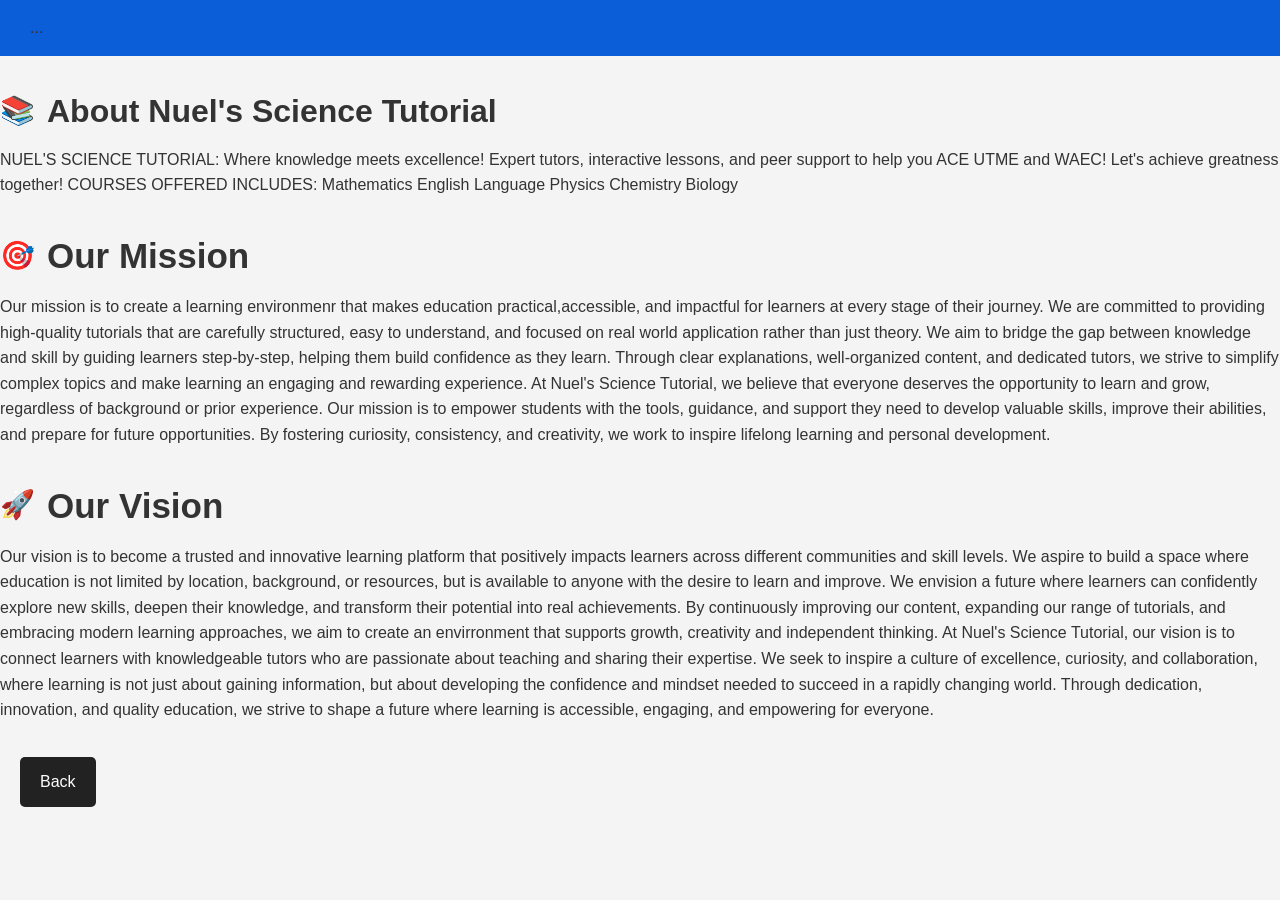
==== about.html @ d802f516 "Frotend Website" ====
<!DOCTYPE html>
<html>
<head>
    <title>About Us | NUEL'S SCIENCE TUTORIAL</title>
    <link rel="stylesheet"
href="style.css">
</head>

</body>

<!-- Navigation-->
<nav class="navbar">
  ...
  </nav>

<!-- About Content-->
<div class="info-block">
  <div class="info-title">
    <span class="icon">📚</span>
    <h1>About Nuel's Science Tutorial</h1>
    </div>
    <p>NUEL'S SCIENCE TUTORIAL: Where knowledge meets excellence! Expert tutors, interactive lessons,
        and peer support to help you ACE UTME and WAEC! Let's achieve greatness together!
    COURSES OFFERED INCLUDES: 
    Mathematics
    English Language
    Physics
    Chemistry
    Biology  
    </p>
    </div>

    <!-- Our Mission -->
    <div class="info-block">
      <div class="info-title">
        <span class="icon">🎯</span>
        <h2>Our Mission</h2>
      </div>
      <p>
        Our mission is to create a learning environmenr that makes education practical,accessible, and impactful for learners
        at every stage of their journey. We are committed to providing high-quality tutorials that are carefully structured,
        easy to understand, and focused on real world application rather than just theory.

        We aim to bridge the gap between knowledge and skill by guiding learners step-by-step, helping them build confidence
        as they learn. Through clear explanations, well-organized content, and dedicated tutors, we strive to simplify
        complex topics and make learning an engaging and rewarding experience.
        
        At Nuel's Science Tutorial, we believe that everyone deserves the opportunity to learn and grow, regardless of 
        background or prior experience. Our mission is to empower students with the tools, guidance, and support they need 
        to develop valuable skills, improve their abilities, and prepare for future opportunities. By fostering curiosity,
        consistency, and creativity, we work to inspire lifelong learning and personal development.
      </p>
    </div>

    <!-- Vision -->
    <div class="info-block">
      <div class="info-title">
        <span class="icon">🚀</span>
        <h2>Our Vision</h2>
      </div>
      <p>
        Our vision is to become a trusted and innovative learning platform that positively impacts learners across different
        communities and skill levels. We aspire to build a space where education is not limited by location, background,
        or resources, but is available to anyone with the desire to learn and improve.

        We envision a future where learners can confidently explore new skills, deepen their knowledge, and transform their
        potential into real achievements. By continuously improving our content, expanding our range of tutorials, and
        embracing modern learning approaches, we aim to create an envirronment that supports growth, creativity and 
        independent thinking.

        At Nuel's Science Tutorial, our vision is to connect learners with knowledgeable tutors who are passionate about
        teaching and sharing their expertise. We seek to inspire a culture of excellence, curiosity, and collaboration,
        where learning is not just about gaining information, but about developing the confidence and mindset needed to
        succeed in a rapidly changing world. Through dedication, innovation, and quality education, we strive to shape a 
        future where learning is accessible, engaging, and empowering for everyone.
      </p>
    </div>

    <a href="index.html" class="back-btn"> Back</a>

<!-- Javascript -->
<script src="script.js"></script>

</body>
</html>
---- style.css ----
/* ====== Global Styles ====== */
body {
    font-family: Arial, Helvetica, sans-serif;
    margin: 0;
    padding: 0;
    background-color: #f5f4f5;
    color: #333;
    line-height: 1.6;
}

h1, h2, h3 {
    margin: 0.5em 0;
}

p, ul, small {
    margin: 0.3em 0;
}

/* ====== Header ====== */
header {
    background-color: #1e3a8a; /* deep blue */
    color: #fff;
    text-align: center;
    padding: 40px 20px;
}

.logo-flyer img {
    display: block;
    width: 150px;
    height: auto;
    margin: 20px auto;
}


h1 {
    font-size: 2rem;
    margin: 0;
}

header p {
    font-size: 1.2em;
}

/* ====== Sections ====== */
section {
    background-color: #fff;
    margin: 20px auto;
    padding: 30px 20px;
    border-radius: 8px;
    max-width: 1000px;
    box-shadow: 0 2px 8px rgba(0,0,0,0,1);
}

/* ====== Section Titles ====== */
section h2 {
    color: #1e3a8a;
    text-align: center;
    margin-bottom: 20px;
}

/* ====== Courses List ====== */
#courses ul {
    list-style-type: disc;
    padding-left: 40px;
}

#courses li {
    font-size: 1.1em;
    margin-bottom: 8px;
}

/* ====== Tutors ====== */
#tutors {
    display: flex;
    flex-wrap: wrap;
    justify-content: center;
    gap: 20px;
}
.tutor-card {
    background-color: #f0f0f0;
    padding: 15px;
    border-radius: 8px;
    text-align: center;
    transition: transform 0.3s ease;
}

.tutor-card:hover {
    transform: translateY(-5px);
}

.tutor-img {
    width: 200px;
    height: 200px;
    object-fit: cover;
    object-position: center;
    border-radius: 10px;
    margin: 10px;
}

.tutor p {
    font-size: 24px;
    font-weight: 800;
    line-height: 1.7;
}

/* ====== CContact ====== */
#contact p {
    text-align: center;
    font-size: 1.1em;
    margin: 5px 0;
}

/* ====== Responsive ====== */
@media (max-width: 768px) {
    .tutor-card img {
        height: 180px;
    }

    section {
        margin: 15px 10px;
        padding: 20px 15px;
    }
}

/* ====== Navigation Bar ====== */
nav {
    background-color: #1e3a8a;
    padding: 15px 0;
    top: 0;
    z-index: 1000;
}

nav ul {
    display: flex;
    justify-content: center;
    list-style: none;
    margin: 0;
    padding: 0;
}

nav ul li {
    margin: 0 20px;
}

nav ul li a {
    color: #fff;
    text-decoration: none;
    font-weight: bold;
    font-size: 1.1em;
    transition: color 0.3s ease;
}

nav ul li a:hover {
    color: #fbbf24; /*gold highlight on hover */
}

/* ====== Smooth Scrolling ====== */
html {
    scroll-behavior: smooth;
}

nav ul li a.active {
    color: #fbbf24; /* Gold color for active session */
}

/* ====== Scroll-to-top button ====== */
#scrollTopBtn {
    position: fixed;
    bottom: 30px;
    right: 30px;
    padding: 10px 15px;
    font-size: 18px;
    display: none;
    background-color: #1e3a8a;
    color: #fff;
    border: none;
    border-radius: 50%;
    cursor: pointer;
    z-index: 1000;
}

#scrollTopBtn:hover {
    background-color: #fbbf24;
    color: #1e3a8a;
}

/* ====== NAVBAR ====== */
.navbar {
     display: flex;
     justify-content: space-between;
     align-items: center;
     background: #0b5ed7;
     padding: 15px 30px;
}

.nav-logo {
    display: flex;
    align-items: center;
    gap: 10px;
    color: white;
    font-weight: bold;
}

.nav-logo img {
    height: 40px;
    width: auto;
}

.nav-links a {
    color: #f0f0f0;
    margin-left: 20px;
    text-decoration: none;
}

.nav-links a.active {
    border-bottom: 2px solid white;
}

/* ====== HERO ====== */
.hero {
    text-align: center;
    padding: 60px 20px;
}

/* ====== CARDS ====== */
.card-grid,
.home-cards {
    display: grid;
    grid-template-columns: repeat(auto-fit, minmax(220px, 1fr));
    gap: 20px;
    padding: 30px;
}

.card {
    background: white;
    padding: 20px;
    border-radius: 10px;
    text-decoration: none;
    color: black;
    box-shadow: 0 4px 10px rgba(0,0,0,0.1);
    transition: transform 0.2s;
}

.card:hover {
    transform: translateY(-5px);
}

.card img {
    width: 100%;
    border-radius: 8px;
}

/* ====== BACK BUTTON ====== */
.back-btn {
    margin: 20px;
    padding: 10px 15px;
    border: none;
    background: #0b5ed7;
    color: white;
    border-radius: 6px;
    cursor: pointer;
}

/* ====== PROFILE ====== */
.profile-img {
    width: 250px;
    display: block;
    margin: 20px auto;
}

/* ====== HOMEPAGE ======*/
.home {
    padding: 40px;
}

.home h1 {
    font-size: 36px;
    margin-bottom: 10px;
}

.home p {
    font-size: 18px;
}

.info-block {
    margin-top: 30px;
}

.info-title {
    display: flex;
    align-items: center;
    gap: 12px;
}

.info-title h2 {
    margin: 0;
    font-size: 35px;
}

.icon {
    font-size: 28px;
}

.info-block p {
    margin-top: 10px;
    line-height: 1.6;
    font-size: 16px;
}

.welcome-buttons {
    margin-top: 25px;
    display: flex;
    flex-direction: column;
    gap: 15px;
    max-width: 300px;
}

.whatsapp-btn {
    background-color: #25D366;
    color: white;
    padding: 14px;
    border-radius: 8px;
    text-decoration: none;
    font-weight: bold;
    text-align: center;
}

.whatsapp-btn:hover {
    background-color: #1ebe5d;
}

.primary-btn {
    background-color: #333;
    color: white;
    padding: 14px;
    border-radius: 8px;
    text-decoration: none;
    font-weight: bold;
    text-align: center;
}

.primary-btn:hover {
    background-color: #000;
}

/* ====== Footer ======*/
.site-footer {
    background-color: #222;
    color: #fff;
    padding: 30px 20px;
    font-size: 14px;
    margin-top: 50px;
}

.footer-container {
    display: flex;
    flex-wrap: wrap;
    justify-content: space-between;
    max-width: 1000px;
    margin: auto;
    align-items: center;
}

.footer-left, .footer-center, .footer-right {
    flex: 1;
    min-width: 200px;
    margin: 10px 0;
}

.footer-left p {
    margin: 5px 0;
}

.footer-center a, .footer-right a {
    color: #25D366;
    text-decoration: none;
    margin: 0 8px;
    font-weight: bold;
}

.footer-center a:hover, .footer-right a:hover {
    text-decoration: underline;
}

/* Align center for small screens */
@media (max-width: 768px) {
    .footer-container {
        flex-direction: column;
        text-align: center;
    }

    .footer-center a, .footer-right a {
    display: inline-block;
    margin: 5px 10px;
    }
}

/* ====== Page Container for content ====== */
.page-content {
    max-width: 900px;
    margin: 50px auto; /* centers for the content */
    padding: 0 20px;
    font-family: Arial, Helvetica, sans-serif;
    line-height: 1.6;
    color: #333;
}

/* Headings */
.page-content h1 {
    color: #25D366;
    margin-bottom: 20px;
    font-size: 16px;
}

/* Paragraphs */
.page-content p {
    margin-bottom: 15px;
    font-size: 16px;
}

/* Lists */
.page-content ul {
    list-style-type: disc;
    padding-left: 30px;
    margin-bottom: 20px;
}

/* Lists inside content */
.page-content a {
    color: #25D366;
    text-decoration: none;
}

.page-content a:hover {
    text-decoration: underline;
}

/* Back Button */
.back-btn {
    display: inline-block;
    margin-top: 30px;
    padding: 12px 20px;
    background-color: #222;
    color: #ffffff;
    text-decoration: none;
    font-size: 16px;
    border-radius: 5px;
    transition: background-color 0.3s ease, transform 0.2s ease;
}

.back-btn:hover {
    background-color: #1ebe5d;
    transform: translateY(-2px);
}

.back-btn:active {
    transform: translateY(0);
}

/* Responsive adjustments */
@media (max-width: 768px) {
    .page-content {
        padding: 0 15px;
    }
}



.lightning-text {
    font-size: 3rem;
    font-weight: bold;
    text-align: center;
    color: #e6f0ff;
    letter-spacing: 2px;
    text-shadow: 
      0 0 5px #0a2cff,
      0 0 10px #0a2cff,
      0 0 20px #0051ff,
      0 0 40px #003cff;
    animation: flicker 2.5s infinite alternate;
}


   

@keyframes flicker {
  0% {
    text-shadow: 
      0 0 3px #0a2cff,
      0 0 6px #0a2cff,
      0 0 12px#0051ff;
  }
  100% {
    text-shadow: 
      0 0 6px #0a2cff,
      0 0 15px #0051ff,
      0 0 30px #003cff;
  }
}


@media screen and (max-width:768px) {
    .tutor p {
        font-size: 24px;
        font-weight: 800;
        line-height: 1.8;
    }
}

/* Services */
.services {
    text-align: center;
    padding: 50px 20px;
    background: linear-gradient(135deg, #ffffff, #e6f0ff);
    border-radius: 15px;
    margin: 20px auto;
    max-width: 1000px;
}

.services h2 {
    color: #003cff;
    font-size: 2rem;
    margin-bottom: 25px;
}

.service-cards {
    display: flex;
    flex-wrap: wrap;
    justify-content: center;
    gap: 20px;
}

.service-cards.card {
    background: #ffffff;
    border: 2px solid #003cff;
    color: #003cff;
    font-weight: bold;
    padding: 20px 30px;
    border-radius: 12px;
    min-width: 150px;
    box-shadow: 0 4px 10px rgba(0, 60, 255, 0.2);
    transition: box-shadow 0.3s;
    cursor: default;
}

.service-cards.card:hover {
    transform: none;
    box-shadow: 0 4px 10px rgba(0, 60, 255, 0.25);
}

@media screen and (max-width: 768px) {
    .service-cards {
        flex-direction: column;
        align-items: center;
    }
}

.service-cards.card {
    width: 80%;
}

.stats {
    text-align: center;
    padding: 50px 20px;
}

.stats-cards {
    display: flex;
    flex-wrap: wrap;
    justify-content: center;
    gap: 20px;
    margin-top: 25px;
}

.stat-card {
    background: #e6f0ff;
    color: #003cff;
    padding: 20px;
    border-radius: 12px;
    width: 150px;
}

.stat-card h3 {
    font-size: 2rem;
    margin-bottom: 5px;
}
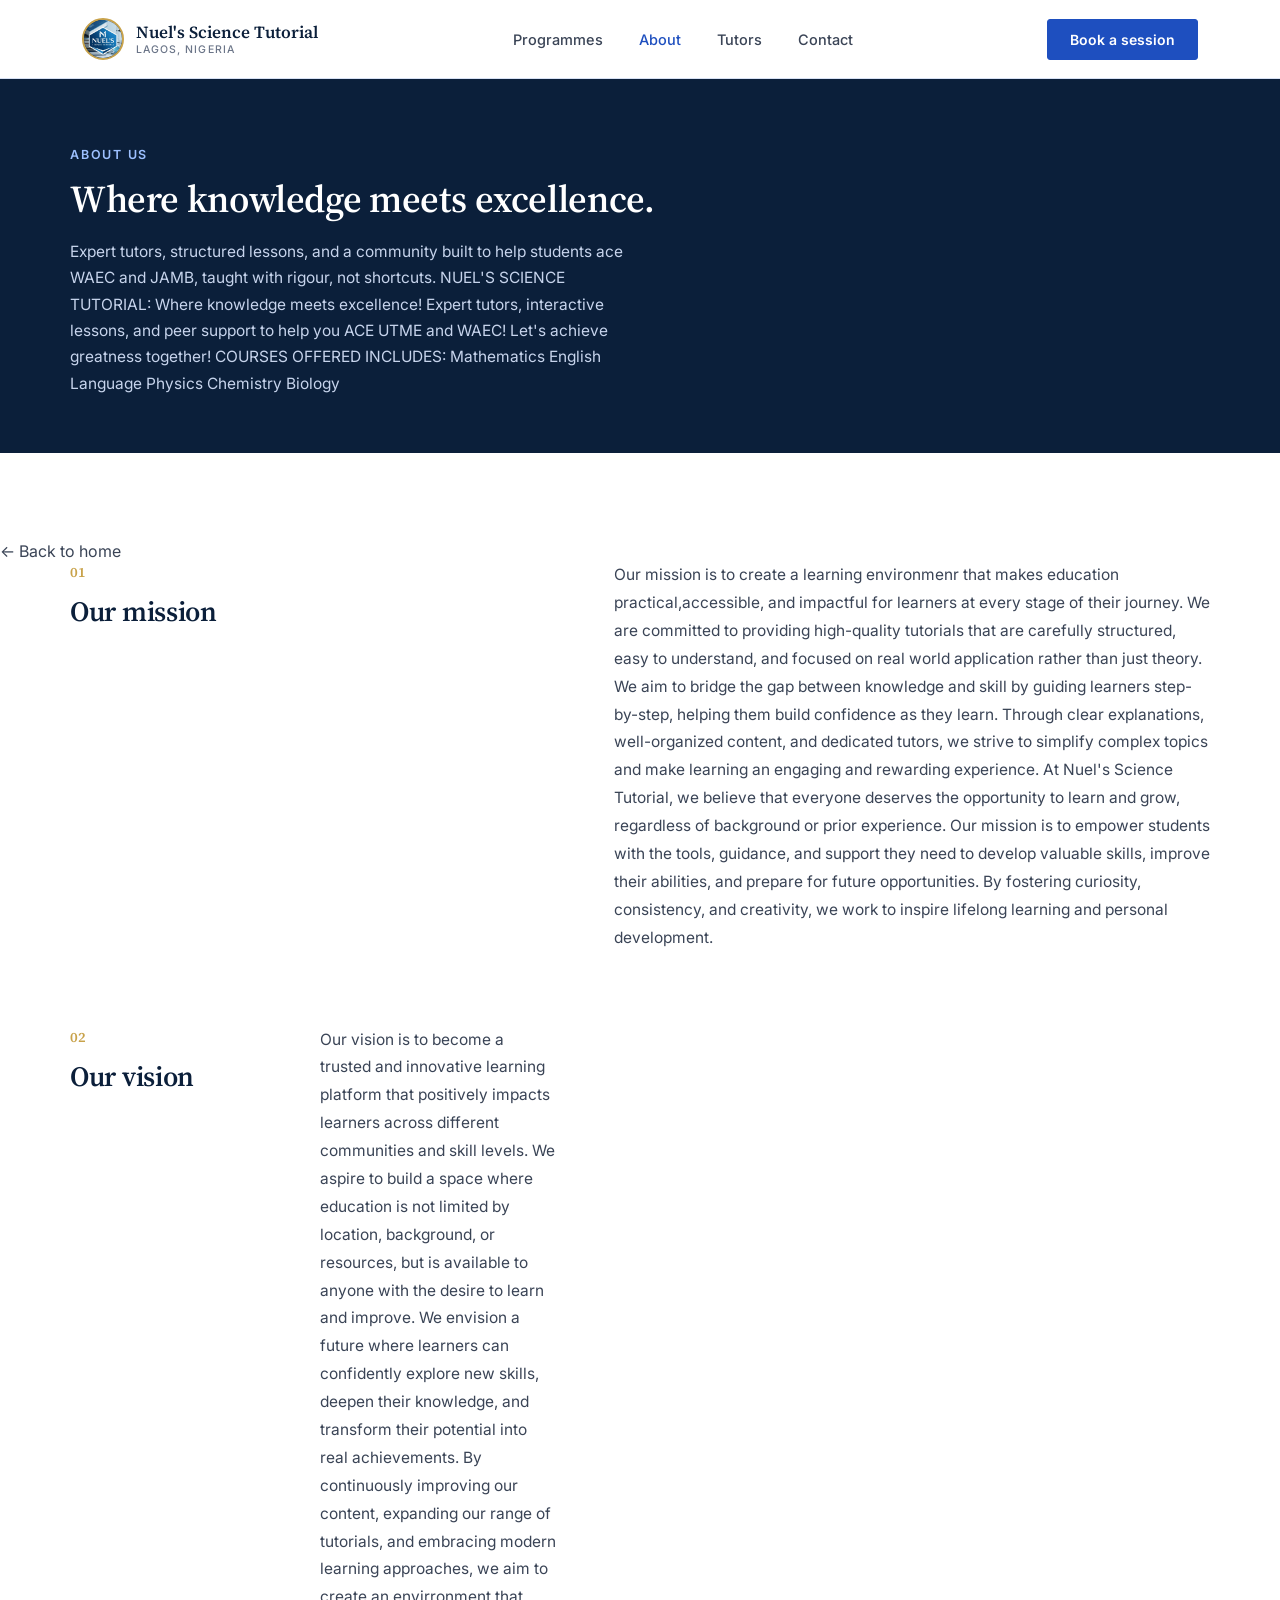
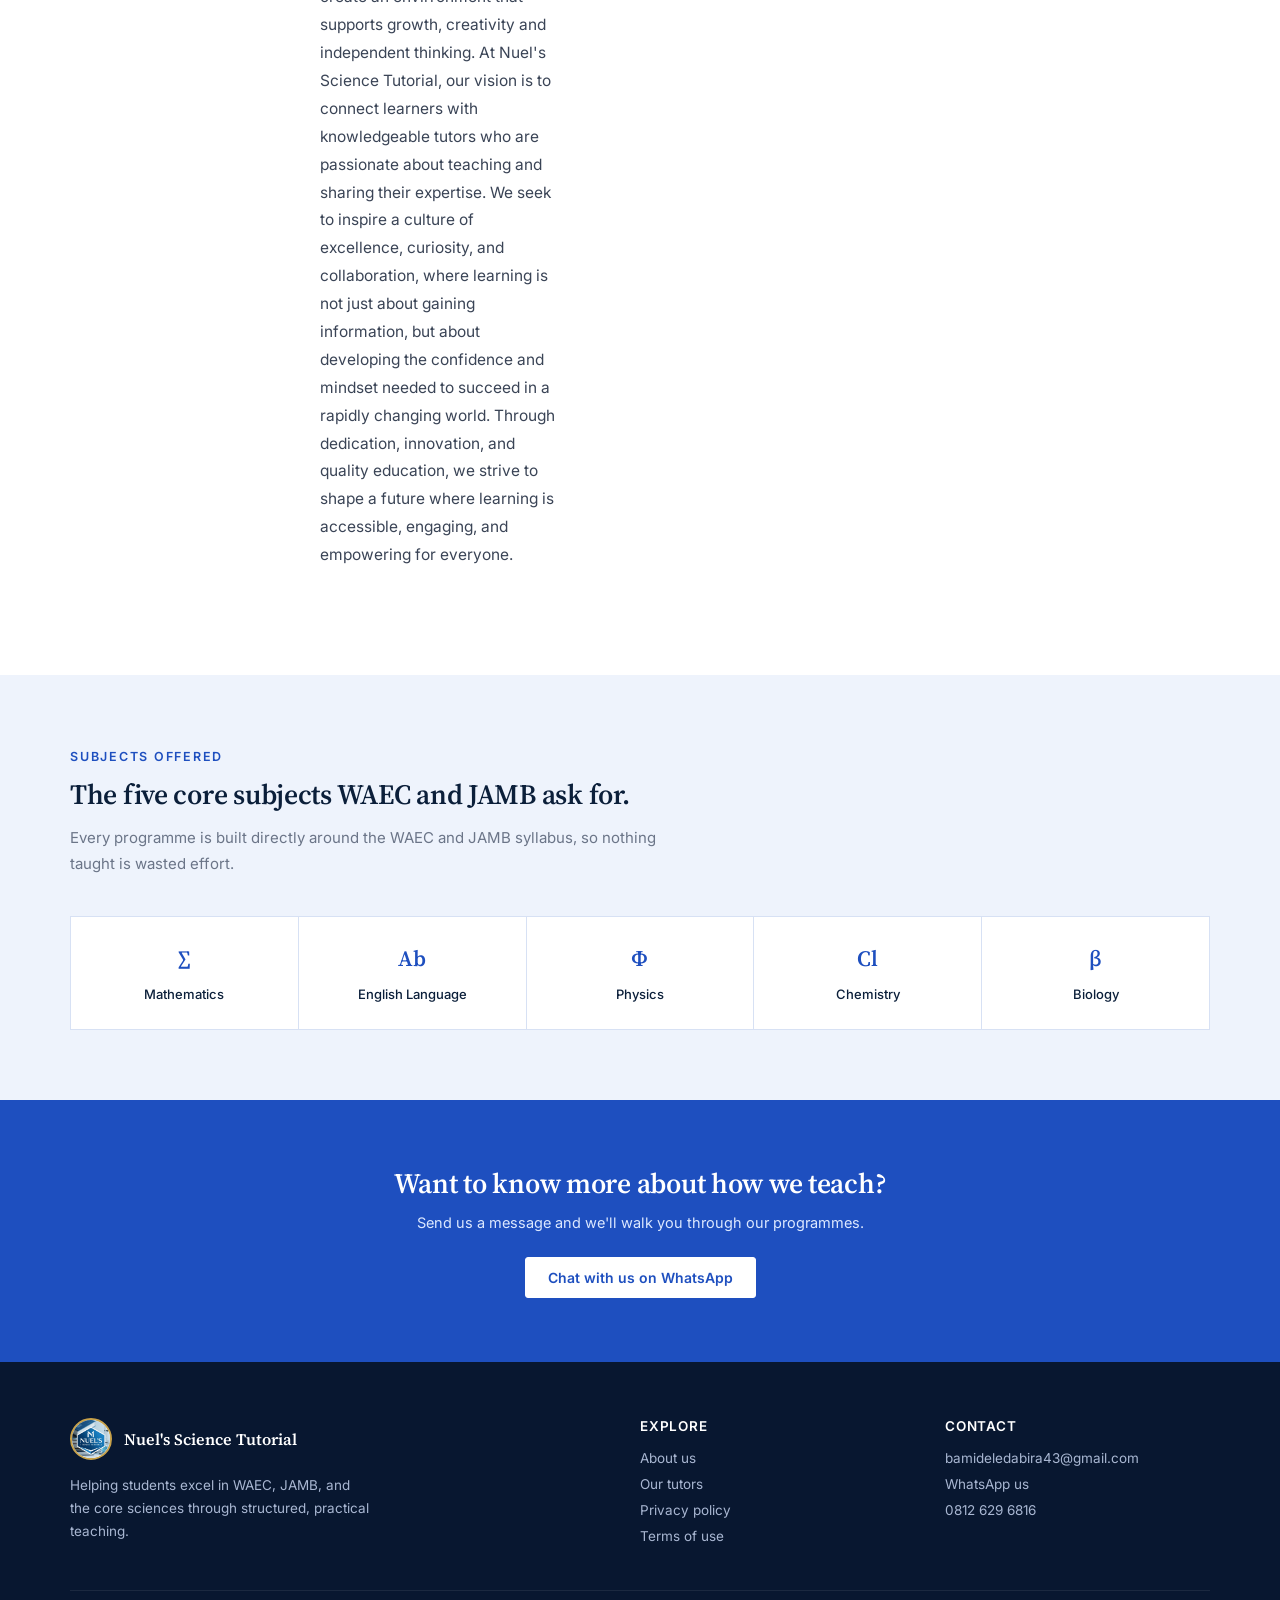
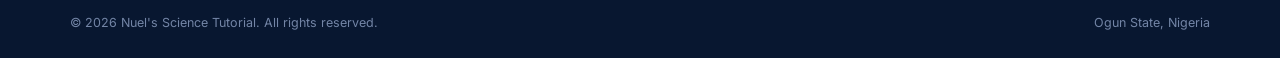
==== commit 3143097b: "refined" ====
--- a/about.html
+++ b/about.html
@@ -1,43 +1,208 @@
 <!DOCTYPE html>
-<html>
+<html lang="en">
 <head>
-    <title>About Us | NUEL'S SCIENCE TUTORIAL</title>
-    <link rel="stylesheet"
-href="style.css">
+<meta charset="UTF-8">
+<meta name="viewport" content="width=device-width, initial-scale=1.0">
+<title>About Us | Nuel's Science Tutorial</title>
+<meta name="description" content="Learn about Nuel's Science Tutorial &mdash; our mission, vision, and the subjects we teach in Lagos, Nigeria.">
+<link rel="preconnect" href="https://fonts.googleapis.com">
+<link rel="preconnect" href="https://fonts.gstatic.com" crossorigin>
+<link href="https://fonts.googleapis.com/css2?family=Source+Serif+4:opsz,wght@8..60,400;8..60,500;8..60,600&family=Inter:wght@400;500;600;700&display=swap" rel="stylesheet">
+<style>
+  :root{
+    --navy:#0B1F3A; --navy-deep:#081730; --blue:#1E4FBF; --blue-bright:#2C63E0;
+    --ice:#EEF3FC; --white:#FFFFFF; --slate:#3A4456; --slate-light:#6B7588;
+    --line:#D7E1F4; --gold:#C8A24A;
+  }
+  *{margin:0;padding:0;box-sizing:border-box;}
+  html{scroll-behavior:smooth;}
+  body{font-family:'Inter',sans-serif;color:var(--slate);background:var(--white);-webkit-font-smoothing:antialiased;}
+  h1,h2,h3,h4{font-family:'Source Serif 4', serif;color:var(--navy);font-weight:600;letter-spacing:-0.01em;}
+  a{text-decoration:none;color:inherit;}
+  img{max-width:100%;display:block;}
+  .wrap{max-width:1180px;margin:0 auto;padding:0 32px;}
+  .eyebrow{font-size:12.5px;letter-spacing:0.14em;text-transform:uppercase;color:var(--blue);font-weight:600;}
+
+  header{position:sticky;top:0;z-index:50;background:rgba(255,255,255,0.92);backdrop-filter:blur(10px);border-bottom:1px solid var(--line);}
+  .nav{position: relative;display:flex;align-items:center;justify-content:space-between;padding:18px 32px;max-width:1180px;margin:0 auto;}
+  .brand{display:flex;align-items:center;gap:12px;}
+  .brand-mark{width:42px;height:42px;border-radius:50%;background:var(--navy);display:flex;align-items:center;justify-content:center;color:var(--white);font-family:'Source Serif 4',serif;font-weight:600;font-size:17px;border:2px solid var(--gold);}
+  .brand-mark img{width:100%;height:100%;object-fit:cover;border-radius:50%;}
+  .brand-name{font-family:'Source Serif 4',serif;font-weight:600;font-size:17px;color:var(--navy);line-height:1.1;}
+  .brand-name span{display:block;font-family:'Inter',sans-serif;font-weight:500;font-size:10.5px;letter-spacing:0.1em;color:var(--slate-light);text-transform:uppercase;margin-top:2px;}
+  nav.links{display:flex;align-items:center;gap:36px;}
+nav.links a{font-size:14.5px;font-weight:500;color:var(--slate);}
+nav.links a:hover{color:var(--blue);}
+
+.burger{display:none;flex-direction:column;justify-content:center;gap:5px;width:32px;height:32px;background:none;border:none;cursor:pointer;padding:0;}
+.burger span{display:block;width:24px;height:2px;background:var(--navy);border-radius:1px;transition:transform .25s ease, opacity .25s ease;}
+.burger.open span:nth-child(1){transform:translateY(7px) rotate(45deg);}
+.burger.open span:nth-child(2){opacity:0;}
+.burger.open span:nth-child(3){transform:translateY(-7px) rotate(-45deg);}
+
+@media (max-width:920px){
+  .burger{display:flex;}
+  nav.links{
+    display:flex;flex-direction:column;align-items:flex-start;gap:0;
+    position:absolute;top:100%;left:0;right:0;
+    background:var(--white);border-bottom:1px solid var(--line);
+    max-height:0;overflow:hidden;
+    transition:max-height .3s ease;
+    z-index: 60;
+  }
+  nav.links.open{max-height:320px;}
+  nav.links a{width:100%;padding:14px 32px;border-bottom:1px solid var(--ice);font-size:15px;}
+}
+  nav.links a.active{color:var(--blue);}
+  .btn{display:inline-flex;align-items:center;gap:8px;background:var(--blue);color:var(--white);padding:11px 22px;border-radius:3px;font-size:14px;font-weight:600;border:1px solid var(--blue);transition:all .2s ease;}
+  .btn:hover{background:var(--navy);border-color:var(--navy);}
+
+  .page-hero{background:var(--navy);color:var(--white);padding:64px 0 56px;}
+  .page-hero h1{color:var(--white);font-size:38px;margin-top:10px;}
+  .page-hero p{color:#C7D4EC;font-size:15.5px;max-width:560px;margin-top:14px;line-height:1.7;}
+
+  section{padding:88px 0;}
+  .bg-ice{background:var(--ice);}
+
+  .mission-grid{display:grid;grid-template-columns:0.9fr 1.1fr;gap:56px;align-items:flex-start;}
+  .mission-grid + .mission-grid{margin-top:88px;}
+  .label-col{position:static;}
+  .label-col .num{font-family:'Source Serif 4',serif;color:var(--gold);font-size:14px;font-weight:600;}
+  .label-col h2{font-size:28px;margin-top:10px;}
+  .body-col p{font-size:15.5px;line-height:1.8;color:var(--slate);margin-bottom:18px;}
+
+  .subjects-band{padding:70px 0;}
+  .subjects-band .section-head{max-width:600px;margin-bottom:40px;}
+  .subjects-band .section-head h2{font-size:28px;margin-top:10px;}
+  .subjects-band .section-head p{margin-top:12px;font-size:15px;color:var(--slate-light);line-height:1.7;}
+  .subjects-grid{display:grid;grid-template-columns:repeat(5,1fr);gap:1px;background:var(--line);border:1px solid var(--line);}
+  .subject-cell{background:var(--white);padding:26px 18px;text-align:center;}
+  .subject-cell .ic{font-family:'Source Serif 4',serif;color:var(--blue);font-size:22px;font-weight:600;margin-bottom:10px;}
+  .subject-cell span{font-size:13px;font-weight:500;color:var(--navy);}
+
+  .cta-band{background:var(--blue);color:var(--white);padding:64px 0;text-align:center;}
+  .cta-band h2{color:var(--white);font-size:28px;margin-bottom:12px;}
+  .cta-band p{color:#DCE8FF;font-size:14.5px;margin-bottom:26px;}
+  .cta-band .btn{background:var(--white);color:var(--blue);border-color:var(--white);}
+  .cta-band .btn:hover{background:var(--navy);color:var(--white);border-color:var(--navy);}
+
+  footer{background:var(--navy-deep);color:#A9B7D2;padding:56px 0 28px;}
+  .footer-grid{display:grid;grid-template-columns:2fr 1fr 1fr;gap:40px;padding-bottom:36px;border-bottom:1px solid rgba(255,255,255,0.08);}
+  .footer-brand{display:flex;align-items:center;gap:12px;margin-bottom:14px;}
+  footer h5{color:var(--white);font-size:13.5px;letter-spacing:0.06em;text-transform:uppercase;margin-bottom:16px;font-family:'Inter',sans-serif;font-weight:600;}
+  footer ul{list-style:none;}
+  footer li{margin-bottom:10px;font-size:13.5px;}
+  footer a:hover{color:var(--white);}
+  .footer-bottom{display:flex;justify-content:space-between;padding-top:24px;font-size:12.5px;color:#7385A6;flex-wrap:wrap;gap:10px;}
+
+  .reveal{opacity:0;transform:translateY(16px);transition:opacity .6s ease, transform .6s ease;}
+  .reveal.in{opacity:1;transform:translateY(0);}
+
+  @media (max-width:920px){
+    .mission-grid{grid-template-columns:1fr;}
+    .label-col{position:static;}
+    .subjects-grid{grid-template-columns:repeat(2,1fr);}
+    .footer-grid{grid-template-columns:1fr;}
+    .page-hero h1{font-size:30px;}
+  }
+  /* ===== universal mobile safety net ===== */
+html{-webkit-text-size-adjust:100%;}
+body{overflow-x:hidden;}
+img{max-width:100%;height:auto;}
+.wrap,.doc-wrap{padding-left:20px;padding-right:20px;}
+
+@media (max-width:600px){
+  .nav{padding:14px 20px;}
+  .brand-name{font-size:15px;}
+  .brand-name span{font-size:9.5px;}
+  .btn{padding:9px 16px;font-size:13px;}
+
+  section{padding:56px 0;}
+  .page-hero{padding:44px 0 36px;}
+  .page-hero h1{font-size:25px;}
+  .page-hero p{font-size:14px;}
+
+  h2{font-size:22px !important;}
+  .section-head h2{font-size:22px !important;}
+
+  .hero{padding:56px 0 64px;}
+  .hero h1{font-size:27px !important;}
+  .hero p.lead{font-size:14.5px;}
+  .hero-cta{flex-direction:column;align-items:stretch;}
+  .hero-cta .btn{justify-content:center;text-align:center;}
+  .hero-meta{gap:18px;}
+  .hero-meta strong{font-size:19px;}
+
+  .slip{padding:22px 18px;}
+  .slip-row{font-size:12.5px;grid-template-columns:1fr auto auto;}
+
+  .services-grid,.tutors-grid,.subjects-grid{grid-template-columns:1fr !important;}
+  .stat strong{font-size:32px;}
+
+  .about-grid,.mission-grid,.contact-grid{grid-template-columns:1fr !important;gap:32px !important;}
+
+  .doc-card{padding:24px 18px !important;}
+  .doc-card h2{font-size:16px;}
+  .doc-card p,.doc-card li{font-size:13.5px;}
+
+  .cta-band h2{font-size:22px;}
+  .footer-grid{grid-template-columns:1fr !important;gap:28px;}
+  .footer-bottom{flex-direction:column;align-items:flex-start;gap:6px;}
+}
+
+@media (max-width:380px){
+  .hero h1{font-size:23px !important;}
+  .brand-name span{display:none;}
+}
+</style>
 </head>
-
-</body>
-
-<!-- Navigation-->
-<nav class="navbar">
-  ...
-  </nav>
-
-<!-- About Content-->
-<div class="info-block">
-  <div class="info-title">
-    <span class="icon">📚</span>
-    <h1>About Nuel's Science Tutorial</h1>
-    </div>
-    <p>NUEL'S SCIENCE TUTORIAL: Where knowledge meets excellence! Expert tutors, interactive lessons,
+<body>
+
+<header>
+  <div class="nav">
+    <a class="brand" href="/">
+     <div class="brand-mark"><img src="/images/logo.png" alt="Nuel's Science Tutorial logo"></div>
+      <div class="brand-name">Nuel's Science Tutorial<span>Lagos, Nigeria</span></div>
+    </a>
+    <nav class="links" id="navLinks">
+      <a href="/#services">Programmes</a>
+      <a href="/about" class="active">About</a>
+      <a href="/tutors">Tutors</a>
+      <a href="/#contact">Contact</a>
+    </nav>
+    <button class="burger" id="burgerBtn" aria-label="Toggle menu" aria-expanded="false">
+      <span></span><span></span><span></span>
+    </button>
+    <a class="btn" href="https://wa.me/2348126296816?text=Good%20day%2C%20I%27d%20like%20to%20enquire%20about%20Nuel%27s%20Science%20Tutorial.">Book a session</a>
+  </div>
+</header>
+
+<div class="page-hero">
+  <div class="wrap">
+    <span class="eyebrow" style="color:#9DC0FF;">About us</span>
+    <h1>Where knowledge meets excellence.</h1>
+    <p>Expert tutors, structured lessons, and a community built to help students ace WAEC and JAMB, taught with rigour, not shortcuts. NUEL'S SCIENCE TUTORIAL: Where knowledge meets excellence! Expert tutors, interactive lessons,
         and peer support to help you ACE UTME and WAEC! Let's achieve greatness together!
     COURSES OFFERED INCLUDES: 
     Mathematics
     English Language
     Physics
     Chemistry
-    Biology  
-    </p>
-    </div>
-
-    <!-- Our Mission -->
-    <div class="info-block">
-      <div class="info-title">
-        <span class="icon">🎯</span>
-        <h2>Our Mission</h2>
-      </div>
-      <p>
-        Our mission is to create a learning environmenr that makes education practical,accessible, and impactful for learners
+    Biology  </p>
+
+  </div>
+</div>
+
+<section>
+  <a class="back-link" href="/">&larr; Back to home</a>
+  <div class="wrap">
+    <div class="mission-grid reveal">
+      <div class="label-col">
+        <span class="num">01</span>
+        <h2>Our mission</h2>
+      </div>
+      <div class="body-col">
+        <p>Our mission is to create a learning environmenr that makes education practical,accessible, and impactful for learners
         at every stage of their journey. We are committed to providing high-quality tutorials that are carefully structured,
         easy to understand, and focused on real world application rather than just theory.
 
@@ -50,16 +215,16 @@
         to develop valuable skills, improve their abilities, and prepare for future opportunities. By fostering curiosity,
         consistency, and creativity, we work to inspire lifelong learning and personal development.
       </p>
-    </div>
-
-    <!-- Vision -->
-    <div class="info-block">
-      <div class="info-title">
-        <span class="icon">🚀</span>
-        <h2>Our Vision</h2>
-      </div>
-      <p>
-        Our vision is to become a trusted and innovative learning platform that positively impacts learners across different
+        
+    </div>
+
+    <div class="mission-grid reveal">
+      <div class="label-col">
+        <span class="num">02</span>
+        <h2>Our vision</h2>
+      </div>
+      <div class="body-col">
+        <p>Our vision is to become a trusted and innovative learning platform that positively impacts learners across different
         communities and skill levels. We aspire to build a space where education is not limited by location, background,
         or resources, but is available to anyone with the desire to learn and improve.
 
@@ -72,14 +237,95 @@
         teaching and sharing their expertise. We seek to inspire a culture of excellence, curiosity, and collaboration,
         where learning is not just about gaining information, but about developing the confidence and mindset needed to
         succeed in a rapidly changing world. Through dedication, innovation, and quality education, we strive to shape a 
-        future where learning is accessible, engaging, and empowering for everyone.
-      </p>
-    </div>
-
-    <a href="index.html" class="back-btn"> Back</a>
-
-<!-- Javascript -->
-<script src="script.js"></script>
+        future where learning is accessible, engaging, and empowering for everyone.</p>
+      </div>
+    </div>
+  </div>
+</section>
+
+<section class="bg-ice subjects-band">
+  <div class="wrap">
+    <div class="section-head reveal">
+      <span class="eyebrow">Subjects offered</span>
+      <h2>The five core subjects WAEC and JAMB ask for.</h2>
+      <p>Every programme is built directly around the WAEC and JAMB syllabus, so nothing taught is wasted effort.</p>
+    </div>
+    <div class="subjects-grid">
+      <div class="subject-cell reveal"><div class="ic">∑</div><span>Mathematics</span></div>
+      <div class="subject-cell reveal"><div class="ic">Ab</div><span>English Language</span></div>
+      <div class="subject-cell reveal"><div class="ic">Φ</div><span>Physics</span></div>
+      <div class="subject-cell reveal"><div class="ic">Cl</div><span>Chemistry</span></div>
+      <div class="subject-cell reveal"><div class="ic">β</div><span>Biology</span></div>
+    </div>
+  </div>
+</section>
+
+<div class="cta-band">
+  <div class="wrap">
+    <h2>Want to know more about how we teach?</h2>
+    <p>Send us a message and we'll walk you through our programmes.</p>
+    <a class="btn" href="https://wa.me/2348126296816?text=Good%20day%2C%20I%27d%20like%20to%20enquire%20about%20Nuel%27s%20Science%20Tutorial.">Chat with us on WhatsApp</a>
+  </div>
+</div>
+
+<footer>
+  <div class="wrap">
+    <div class="footer-grid">
+      <div>
+        <div class="footer-brand">
+          <div class="brand-mark" style="background:#fff;color:var(--navy);"><img src="images/logo.png"></div>
+          <div style="color:#fff;font-family:'Source Serif 4',serif;font-weight:600;">Nuel's Science Tutorial</div>
+        </div>
+        <p style="font-size:13.5px;line-height:1.7;max-width:300px;">Helping students excel in WAEC, JAMB, and the core sciences through structured, practical teaching.</p>
+      </div>
+      <div>
+        <h5>Explore</h5>
+        <ul>
+          <li><a href="/about">About us</a></li>
+          <li><a href="/tutors">Our tutors</a></li>
+          <li><a href="/privacy">Privacy policy</a></li>
+          <li><a href="/terms">Terms of use</a></li>
+        </ul>
+      </div>
+      <div>
+        <h5>Contact</h5>
+        <ul>
+          <li><a href="mailto:bamideledabira43@gmail.com">bamideledabira43@gmail.com</a></li>
+          <li><a href="https://wa.me/2348126296816">WhatsApp us</a></li>
+          <li>0812 629 6816</li>
+        </ul>
+      </div>
+    </div>
+    <div class="footer-bottom">
+      <span>&copy; 2026 Nuel's Science Tutorial. All rights reserved.</span>
+      <span>Ogun State, Nigeria</span>
+    </div>
+  </div>
+</footer>
+
+<script>
+  const els = document.querySelectorAll('.reveal');
+  const obs = new IntersectionObserver((entries)=>{ entries.forEach(e=>{ if(e.isIntersecting){ e.target.classList.add('in'); } }); },{threshold:0.15});
+  els.forEach(el=>obs.observe(el));
+</script>
+
+<script>
+  const burgerBtn = document.getElementById('burgerBtn');
+  const navLinks = document.getElementById('navLinks');
+  burgerBtn.addEventListener('click', () => {
+    const isOpen = navLinks.classList.toggle('open');
+    burgerBtn.classList.toggle('open');
+    burgerBtn.setAttribute('aria-expanded', isOpen);
+  });
+  navLinks.querySelectorAll('a').forEach(a => {
+    a.addEventListener('click', () => {
+      navLinks.classList.remove('open');
+      burgerBtn.classList.remove('open');
+      burgerBtn.setAttribute('aria-expanded', false);
+    });
+  });
+</script>
 
 </body>
-</html>+</html>
+
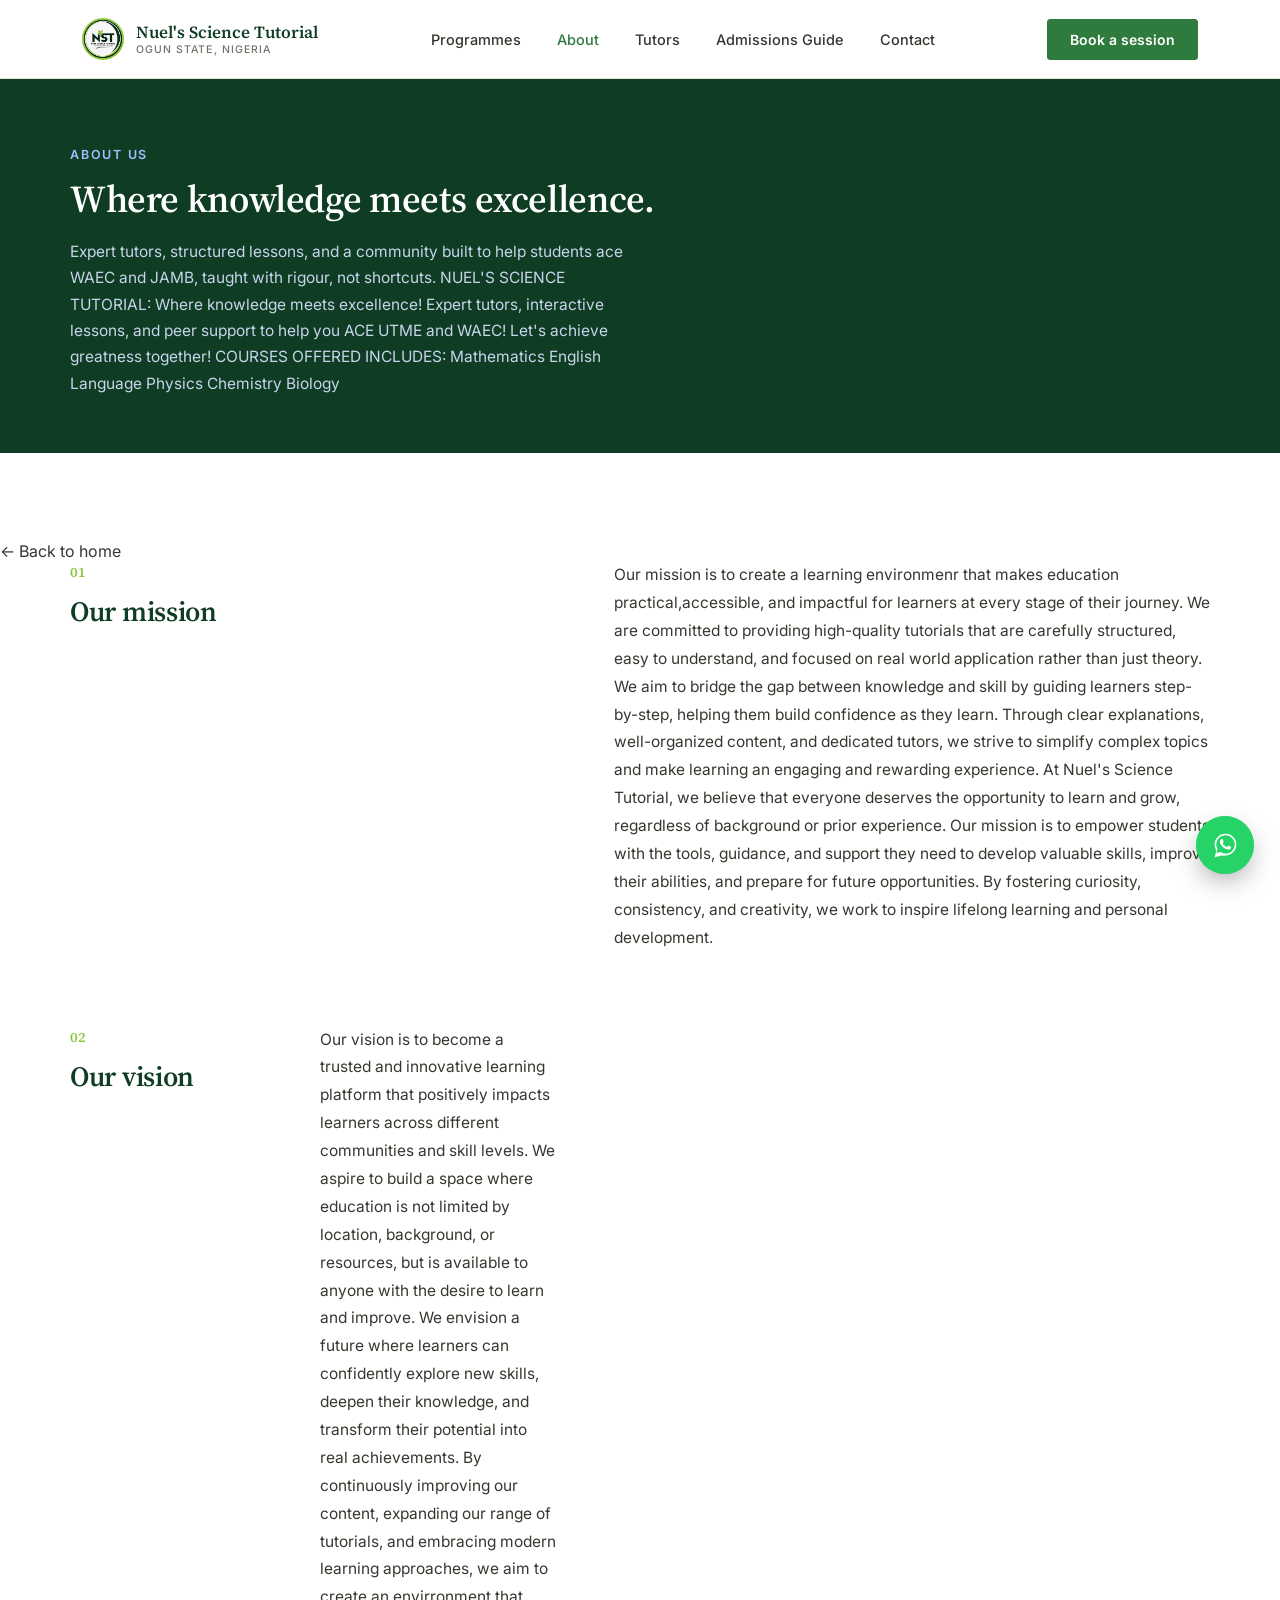
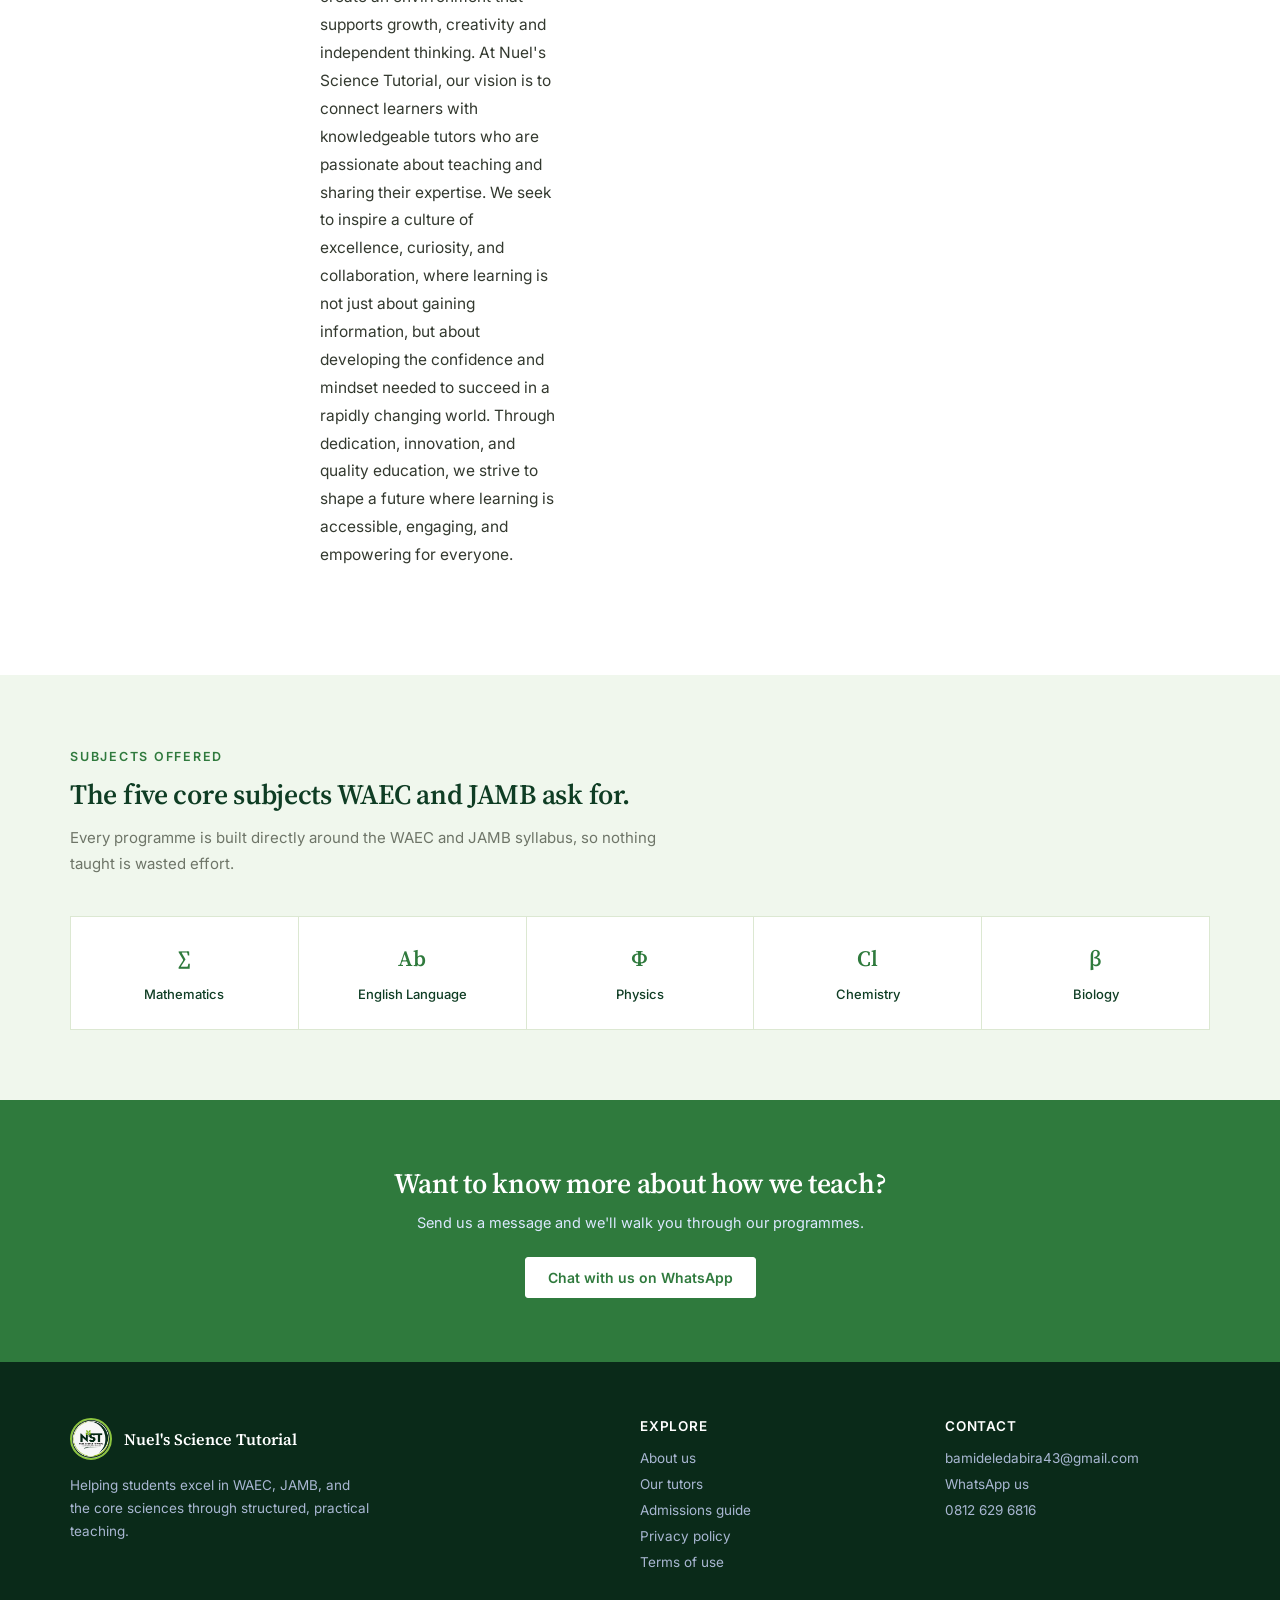
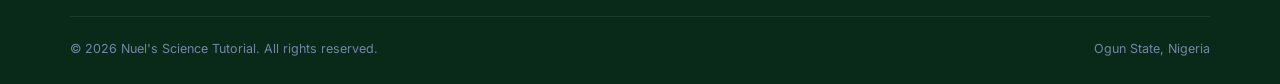
==== commit 041d912e: "updated the files" ====
--- a/about.html
+++ b/about.html
@@ -4,15 +4,15 @@
 <meta charset="UTF-8">
 <meta name="viewport" content="width=device-width, initial-scale=1.0">
 <title>About Us | Nuel's Science Tutorial</title>
-<meta name="description" content="Learn about Nuel's Science Tutorial &mdash; our mission, vision, and the subjects we teach in Lagos, Nigeria.">
+<meta name="description" content="Learn about Nuel's Science Tutorial &mdash; our mission, vision, and the subjects we teach in Ogun state, Nigeria.">
 <link rel="preconnect" href="https://fonts.googleapis.com">
 <link rel="preconnect" href="https://fonts.gstatic.com" crossorigin>
 <link href="https://fonts.googleapis.com/css2?family=Source+Serif+4:opsz,wght@8..60,400;8..60,500;8..60,600&family=Inter:wght@400;500;600;700&display=swap" rel="stylesheet">
 <style>
   :root{
-    --navy:#0B1F3A; --navy-deep:#081730; --blue:#1E4FBF; --blue-bright:#2C63E0;
-    --ice:#EEF3FC; --white:#FFFFFF; --slate:#3A4456; --slate-light:#6B7588;
-    --line:#D7E1F4; --gold:#C8A24A;
+    --navy:#0F3D24; --navy-deep:#0A2A19; --blue:#2F7A3D; --blue-bright:#3F9950;
+    --ice:#F0F7ED; --white:#FFFFFF; --slate:#33392F; --slate-light:#6E7568;
+    --line:#DCE8D2; --gold:#8DC63F;
   }
   *{margin:0;padding:0;box-sizing:border-box;}
   html{scroll-behavior:smooth;}
@@ -154,6 +154,17 @@
   .hero h1{font-size:23px !important;}
   .brand-name span{display:none;}
 }
+
+/* WhatsApp floating button */
+.wa-float{position:fixed;bottom:26px;right:26px;z-index:300;width:58px;height:58px;border-radius:50%;background:#25D366;display:flex;align-items:center;justify-content:center;box-shadow:0 10px 28px -6px rgba(0,0,0,0.4);transition:transform .2s ease;}
+.wa-float:hover{transform:scale(1.08);}
+.wa-float svg{width:29px;height:29px;fill:#fff;}
+.wa-ring{position:fixed;bottom:26px;right:26px;z-index:299;width:58px;height:58px;border-radius:50%;background:#25D366;opacity:.55;animation:wa-pulse 2.2s ease-out infinite;pointer-events:none;}
+@keyframes wa-pulse{0%{transform:scale(1);opacity:.55;}100%{transform:scale(1.7);opacity:0;}}
+@media (max-width:600px){
+  .wa-float,.wa-ring{width:50px;height:50px;bottom:16px;right:16px;}
+  .wa-float svg{width:25px;height:25px;}
+}
 </style>
 </head>
 <body>
@@ -162,12 +173,13 @@
   <div class="nav">
     <a class="brand" href="/">
      <div class="brand-mark"><img src="/images/logo.png" alt="Nuel's Science Tutorial logo"></div>
-      <div class="brand-name">Nuel's Science Tutorial<span>Lagos, Nigeria</span></div>
+      <div class="brand-name">Nuel's Science Tutorial<span>Ogun state, Nigeria</span></div>
     </a>
     <nav class="links" id="navLinks">
       <a href="/#services">Programmes</a>
       <a href="/about" class="active">About</a>
       <a href="/tutors">Tutors</a>
+      <a href="/admissions">Admissions Guide</a>
       <a href="/#contact">Contact</a>
     </nav>
     <button class="burger" id="burgerBtn" aria-label="Toggle menu" aria-expanded="false">
@@ -283,6 +295,7 @@
         <ul>
           <li><a href="/about">About us</a></li>
           <li><a href="/tutors">Our tutors</a></li>
+          <li><a href="/admissions">Admissions guide</a></li>
           <li><a href="/privacy">Privacy policy</a></li>
           <li><a href="/terms">Terms of use</a></li>
         </ul>
@@ -326,6 +339,12 @@
   });
 </script>
 
+
+<div class="wa-ring"></div>
+<a class="wa-float" href="https://wa.me/2348126296816?text=Good%20day%2C%20I%27d%20like%20to%20enquire%20about%20Nuel%27s%20Science%20Tutorial." target="_blank" rel="noopener" aria-label="Chat with us on WhatsApp">
+  <svg viewBox="0 0 32 32" xmlns="http://www.w3.org/2000/svg"><path d="M16.001 3C9.373 3 4 8.373 4 15c0 2.386.689 4.611 1.885 6.49L4 29l7.694-1.855A11.94 11.94 0 0 0 16.001 27C22.63 27 28 21.627 28 15S22.63 3 16.001 3Zm0 21.818a9.77 9.77 0 0 1-4.985-1.363l-.358-.213-4.566 1.101 1.124-4.448-.234-.372A9.77 9.77 0 0 1 5.818 15c0-5.615 4.568-10.182 10.183-10.182 5.615 0 10.182 4.567 10.182 10.182 0 5.615-4.567 10.182-10.182 10.182Zm5.6-7.63c-.307-.154-1.816-.897-2.098-1-.281-.103-.486-.154-.69.155-.205.307-.792 1-.972 1.205-.179.205-.358.23-.665.077-.307-.154-1.297-.478-2.47-1.523-.913-.814-1.53-1.82-1.709-2.127-.179-.307-.019-.473.135-.626.139-.138.307-.358.46-.537.154-.18.205-.307.307-.512.103-.205.051-.384-.026-.538-.077-.154-.69-1.663-.946-2.278-.249-.598-.502-.517-.69-.526l-.588-.01a1.13 1.13 0 0 0-.818.384c-.281.307-1.075 1.05-1.075 2.56 0 1.51 1.1 2.97 1.253 3.175.154.205 2.167 3.31 5.25 4.64.734.317 1.306.506 1.752.648.736.234 1.406.201 1.936.122.59-.088 1.816-.742 2.072-1.459.256-.717.256-1.332.18-1.46-.077-.128-.282-.205-.589-.359Z"/></svg>
+</a>
+
 </body>
 </html>
 
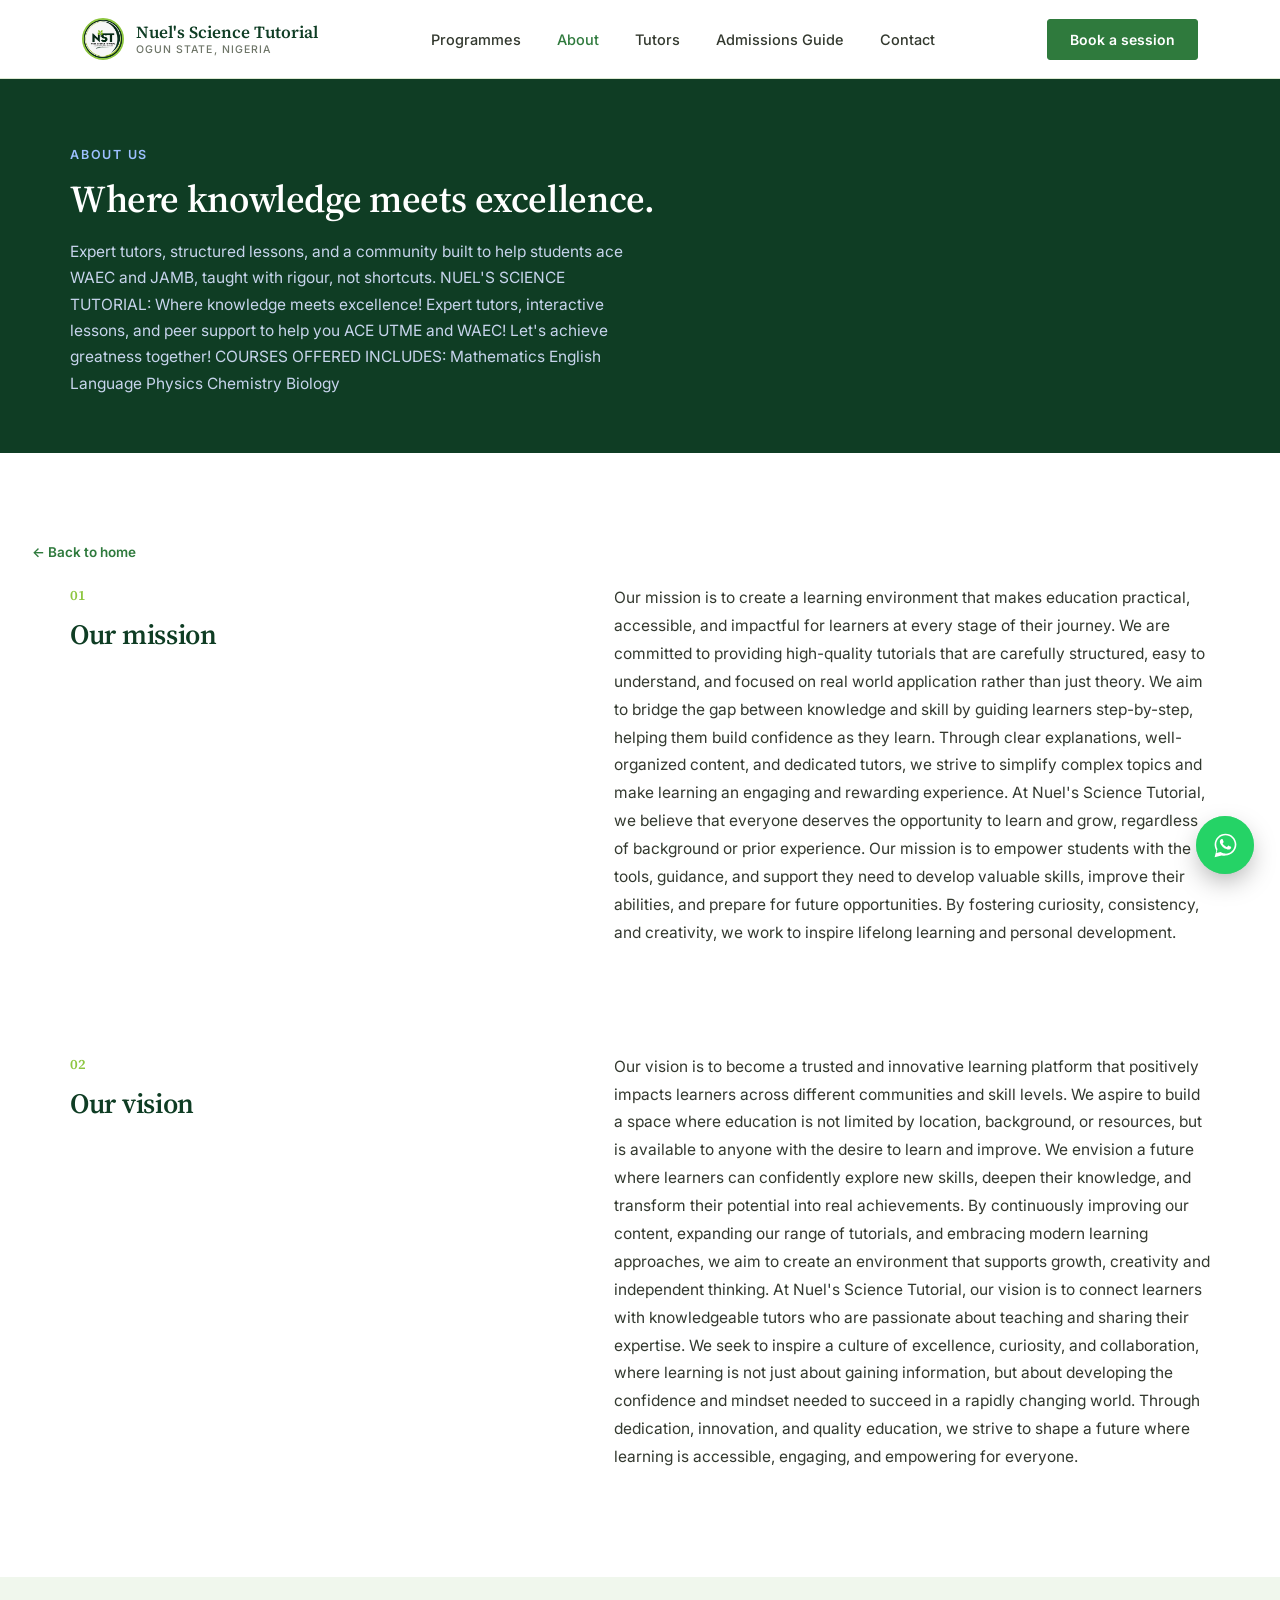
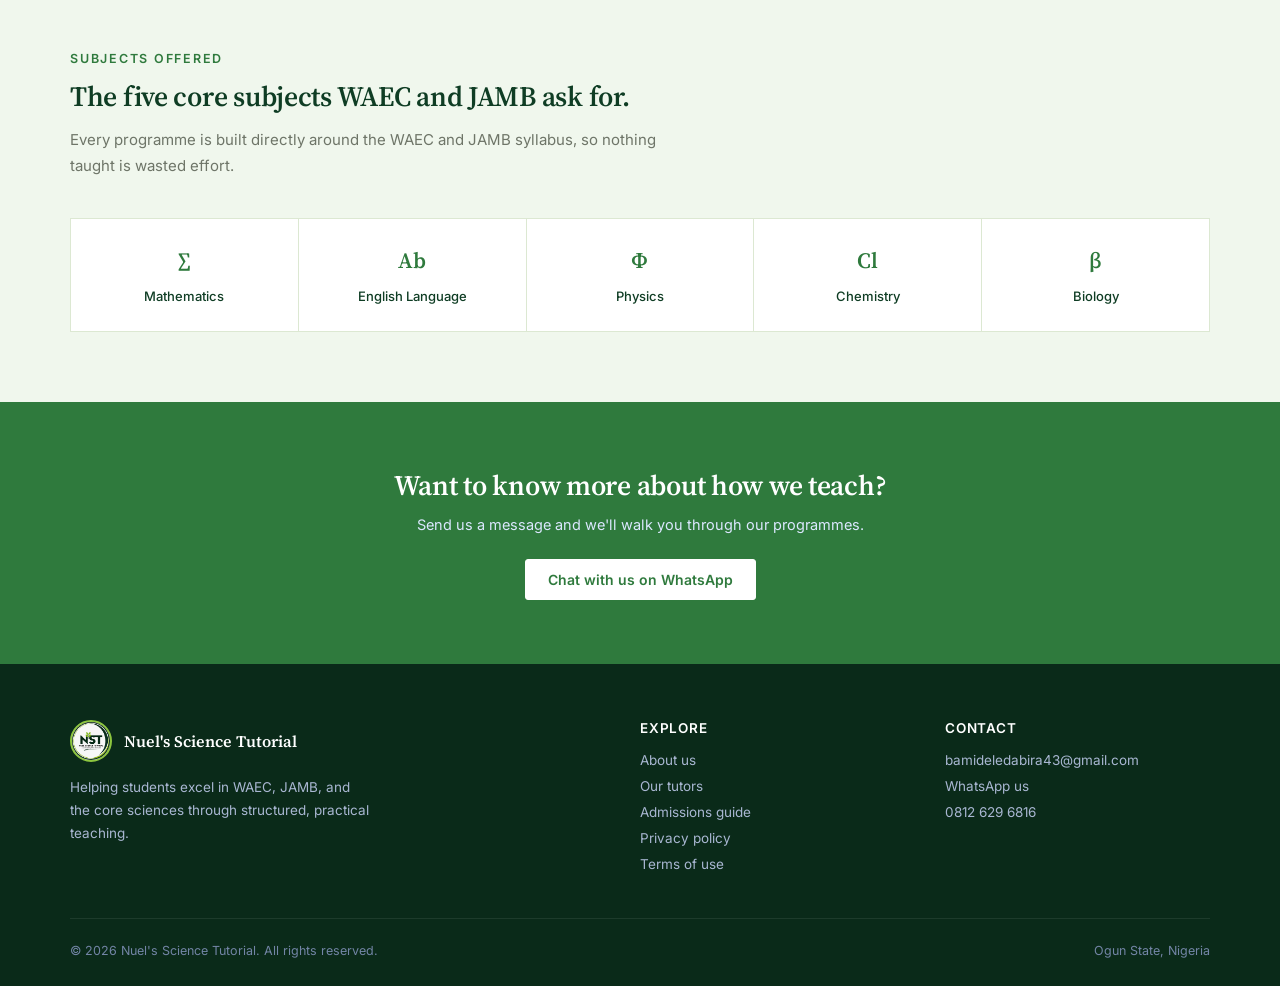
==== commit ab7029fe: "updated all the files" ====
--- a/about.html
+++ b/about.html
@@ -4,6 +4,7 @@
 <meta charset="UTF-8">
 <meta name="viewport" content="width=device-width, initial-scale=1.0">
 <title>About Us | Nuel's Science Tutorial</title>
+<link rel="canonical" href="https://nuels-science-tutorial.vercel.app/about">
 <meta name="description" content="Learn about Nuel's Science Tutorial &mdash; our mission, vision, and the subjects we teach in Ogun state, Nigeria.">
 <link rel="preconnect" href="https://fonts.googleapis.com">
 <link rel="preconnect" href="https://fonts.gstatic.com" crossorigin>
@@ -64,6 +65,8 @@
   section{padding:88px 0;}
   .bg-ice{background:var(--ice);}
 
+  .back-link{display:inline-block;margin:0 0 24px;padding:0 32px;font-size:13.5px;font-weight:600;color:var(--blue);}
+
   .mission-grid{display:grid;grid-template-columns:0.9fr 1.1fr;gap:56px;align-items:flex-start;}
   .mission-grid + .mission-grid{margin-top:88px;}
   .label-col{position:static;}
@@ -214,7 +217,7 @@
         <h2>Our mission</h2>
       </div>
       <div class="body-col">
-        <p>Our mission is to create a learning environmenr that makes education practical,accessible, and impactful for learners
+        <p>Our mission is to create a learning environment that makes education practical, accessible, and impactful for learners
         at every stage of their journey. We are committed to providing high-quality tutorials that are carefully structured,
         easy to understand, and focused on real world application rather than just theory.
 
@@ -227,7 +230,7 @@
         to develop valuable skills, improve their abilities, and prepare for future opportunities. By fostering curiosity,
         consistency, and creativity, we work to inspire lifelong learning and personal development.
       </p>
-        
+      </div>
     </div>
 
     <div class="mission-grid reveal">
@@ -242,7 +245,7 @@
 
         We envision a future where learners can confidently explore new skills, deepen their knowledge, and transform their
         potential into real achievements. By continuously improving our content, expanding our range of tutorials, and
-        embracing modern learning approaches, we aim to create an envirronment that supports growth, creativity and 
+        embracing modern learning approaches, we aim to create an environment that supports growth, creativity and 
         independent thinking.
 
         At Nuel's Science Tutorial, our vision is to connect learners with knowledgeable tutors who are passionate about
@@ -285,7 +288,7 @@
     <div class="footer-grid">
       <div>
         <div class="footer-brand">
-          <div class="brand-mark" style="background:#fff;color:var(--navy);"><img src="images/logo.png"></div>
+          <div class="brand-mark" style="background:#fff;color:var(--navy);"><img src="/images/logo.png" alt="Nuel's Science Tutorial logo"></div>
           <div style="color:#fff;font-family:'Source Serif 4',serif;font-weight:600;">Nuel's Science Tutorial</div>
         </div>
         <p style="font-size:13.5px;line-height:1.7;max-width:300px;">Helping students excel in WAEC, JAMB, and the core sciences through structured, practical teaching.</p>
@@ -347,4 +350,3 @@
 
 </body>
 </html>
-
